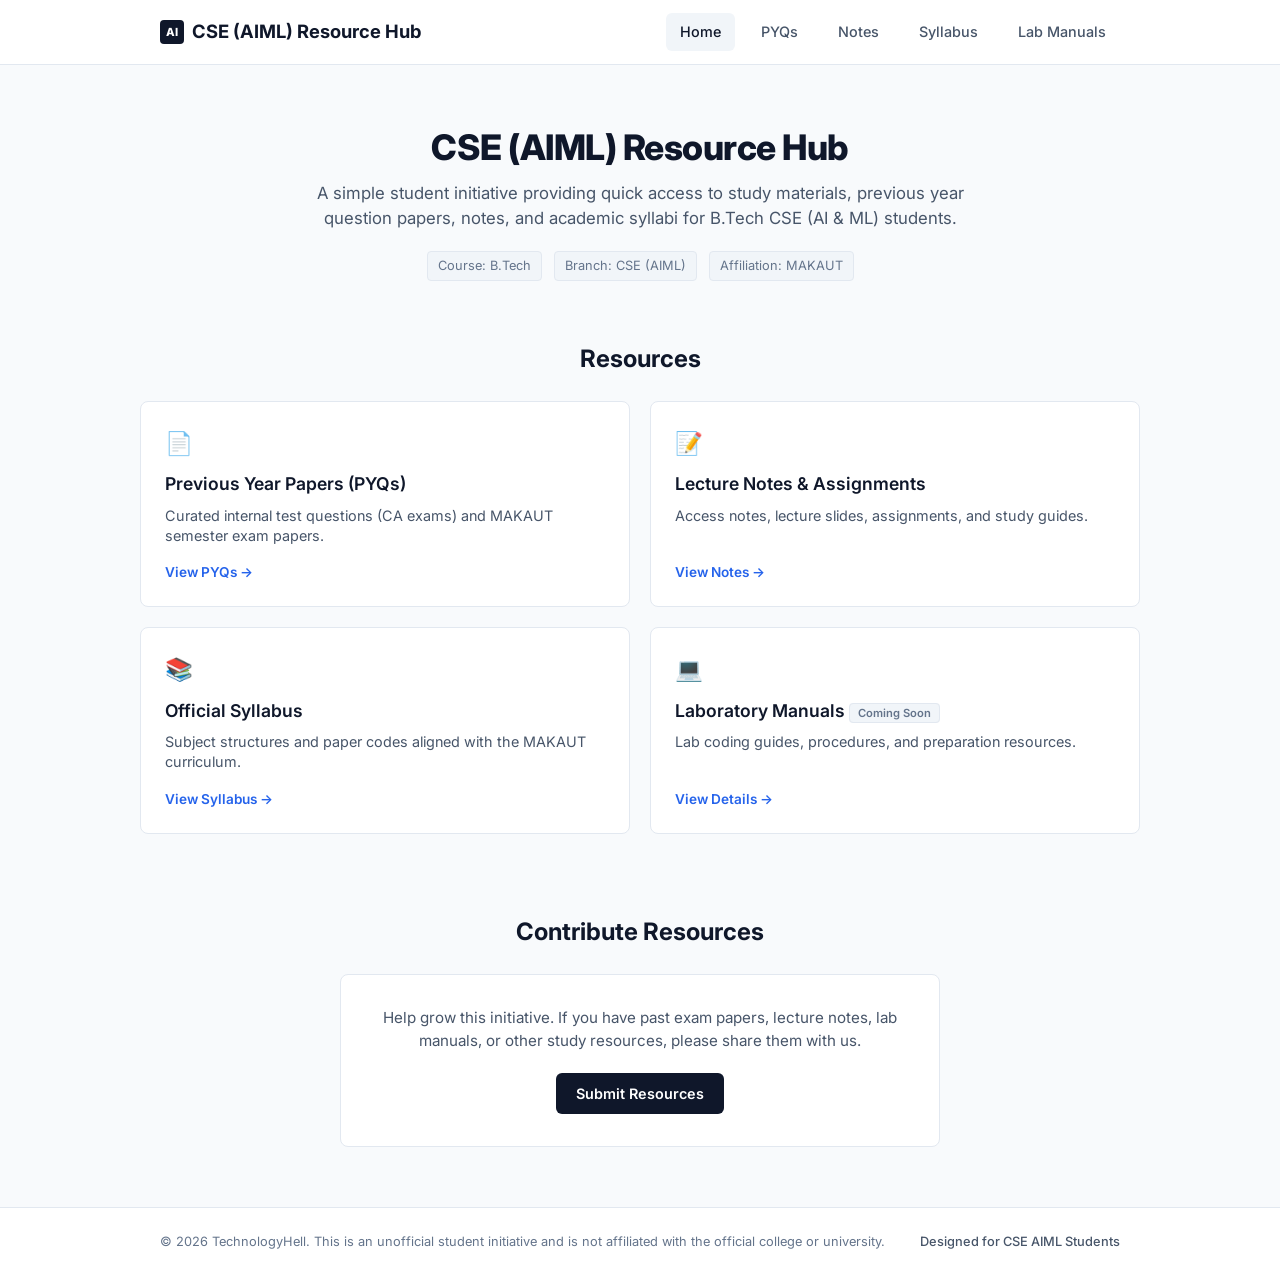
==== index.html @ 667432c4 "Initial Commit" ====
<!DOCTYPE html>
<html lang="en">
<head>
  <meta charset="UTF-8">
  <meta name="viewport" content="width=device-width, initial-scale=1.0">
  <meta name="description" content="CSE (AIML) Resource Hub - Download past questions, lecture notes, and syllabus.">
  <title>CSE (AIML) Resource Hub</title>
  <link rel="stylesheet" href="style.css">
</head>
<body>

  <!-- Navigation Header -->
  <header>
    <div class="container nav-wrapper">
      <a href="index.html" class="logo">
        <div class="logo-icon"></div>
        CSE (AIML) Resource Hub
      </a>
      <nav class="nav-links">
        <a href="index.html" class="nav-btn active">Home</a>
        <a href="pyq.html" class="nav-btn">PYQs</a>
        <a href="notes.html" class="nav-btn">Notes</a>
        <a href="syllabus.html" class="nav-btn">Syllabus</a>
        <a href="lab.html" class="nav-btn">Lab Manuals</a>
      </nav>
    </div>
  </header>

  <!-- Hero Section -->
  <section class="container hero">
    <h1>CSE (AIML) Resource Hub</h1>
    <p>
      A simple student initiative providing quick access to study materials, previous year question papers, notes, and academic syllabi for B.Tech CSE (AI & ML) students.
    </p>
    <div class="institution">
      <div class="inst-tag">Course: B.Tech</div>
      <div class="inst-tag">Branch: CSE (AIML)</div>
      <div class="inst-tag">Affiliation: MAKAUT</div>
    </div>
  </section>

  <!-- Categories Grid -->
  <section class="container categories">
    <h2 class="section-title">Resources</h2>
    <div class="category-grid">
      
      <!-- PYQs Card -->
      <a href="pyq.html" class="cat-card">
        <div class="cat-icon">📄</div>
        <h3>Previous Year Papers (PYQs)</h3>
        <p>Curated internal test questions (CA exams) and MAKAUT semester exam papers.</p>
        <span class="cat-link">View PYQs &rarr;</span>
      </a>

      <!-- Notes Card -->
      <a href="notes.html" class="cat-card">
        <div class="cat-icon">📝</div>
        <h3>Lecture Notes & Assignments</h3>
        <p>Access notes, lecture slides, assignments, and study guides.</p>
        <span class="cat-link">View Notes &rarr;</span>
      </a>

      <!-- Syllabus Card -->
      <a href="syllabus.html" class="cat-card">
        <div class="cat-icon">📚</div>
        <h3>Official Syllabus</h3>
        <p>Subject structures and paper codes aligned with the MAKAUT curriculum.</p>
        <span class="cat-link">View Syllabus &rarr;</span>
      </a>

      <!-- Lab Manuals Card -->
      <a href="lab.html" class="cat-card">
        <div class="cat-icon">💻</div>
        <h3>Laboratory Manuals <span class="coming-soon-badge">Coming Soon</span></h3>
        <p>Lab coding guides, procedures, and preparation resources.</p>
        <span class="cat-link">View Details &rarr;</span>
      </a>

    </div>
  </section>

  <!-- Contribute Section -->
  <section class="container" style="padding: 20px 0 60px 0; text-align: center;">
    <h2 class="section-title">Contribute Resources</h2>
    <div style="background-color: var(--card-bg); border: 1px solid var(--card-border); border-radius: 8px; padding: 32px 24px; max-width: 600px; margin: 0 auto;">
      <p style="color: var(--text-secondary); margin-bottom: 20px; font-size: 0.95rem;">
        Help grow this initiative. If you have past exam papers, lecture notes, lab manuals, or other study resources, please share them with us.
      </p>
      <a href="https://bit.ly/aiml-contributor" class="btn-primary" target="_blank" rel="noopener noreferrer">Submit Resources</a>
    </div>
  </section>

  <!-- Footer -->
  <footer>
    <div class="container footer-wrapper">
      <div class="footer-info">
        &copy; 2026 TechnologyHell. This is an unofficial student initiative and is not affiliated with the official college or university.
      </div>
      <div class="footer-credit">
        Designed for CSE AIML Students
      </div>
    </div>
  </footer>

</body>
</html>
---- style.css ----
@import url('https://fonts.googleapis.com/css2?family=Inter:wght@300;400;500;600;700&display=swap');

/* Minimalist Design Tokens */
:root {
  --bg-primary: #f8fafc;
  --bg-secondary: #ffffff;
  --card-bg: #ffffff;
  --card-border: #e2e8f0;
  --card-hover-border: #cbd5e1;
  --primary: #0f172a; /* Dark slate */
  --accent: #2563eb;  /* Clean classic blue */
  --accent-hover: #1d4ed8;
  --text-primary: #0f172a;
  --text-secondary: #475569;
  --text-muted: #64748b;
  --font-family: 'Inter', sans-serif;
  --transition: all 0.2s ease-in-out;
}

/* Base resets */
* {
  margin: 0;
  padding: 0;
  box-sizing: border-box;
}

body {
  font-family: var(--font-family);
  background-color: var(--bg-primary);
  color: var(--text-primary);
  line-height: 1.5;
  min-height: 100vh;
  display: flex;
  flex-direction: column;
}

/* Layout Container */
.container {
  width: 100%;
  max-width: 1000px;
  margin: 0 auto;
  padding: 0 20px;
}

/* Navigation Header */
header {
  background-color: var(--bg-secondary);
  border-bottom: 1px solid var(--card-border);
  position: sticky;
  top: 0;
  z-index: 100;
}

.nav-wrapper {
  display: flex;
  justify-content: space-between;
  align-items: center;
  height: 64px;
}

.logo {
  display: flex;
  align-items: center;
  gap: 8px;
  text-decoration: none;
  font-weight: 700;
  font-size: 1.15rem;
  color: var(--text-primary);
}

.logo-icon {
  width: 24px;
  height: 24px;
  background-color: var(--primary);
  border-radius: 4px;
  display: flex;
  align-items: center;
  justify-content: center;
}

.logo-icon::before {
  content: "AI";
  color: #ffffff;
  font-weight: 800;
  font-size: 0.7rem;
}

.nav-links {
  display: flex;
  gap: 12px;
}

.nav-btn {
  text-decoration: none;
  color: var(--text-secondary);
  font-weight: 500;
  font-size: 0.9rem;
  padding: 8px 14px;
  border-radius: 6px;
  transition: var(--transition);
}

.nav-btn:hover, .nav-btn.active {
  color: var(--text-primary);
  background-color: #f1f5f9;
}

.btn-home {
  font-size: 0.85rem;
  border: 1px solid var(--card-border);
}

/* Hero Section */
.hero {
  padding: 60px 0 40px 0;
  text-align: center;
}

.hero h1 {
  font-size: 2.2rem;
  font-weight: 800;
  line-height: 1.25;
  color: var(--text-primary);
  margin-bottom: 12px;
  letter-spacing: -0.5px;
}

.hero p {
  color: var(--text-secondary);
  font-size: 1.05rem;
  max-width: 650px;
  margin: 0 auto 20px auto;
}

.institution {
  display: flex;
  justify-content: center;
  align-items: center;
  gap: 12px;
  flex-wrap: wrap;
}

.inst-tag {
  font-size: 0.8rem;
  color: var(--text-muted);
  background-color: #f1f5f9;
  padding: 4px 10px;
  border-radius: 4px;
  border: 1px solid var(--card-border);
}

/* Categories Grid */
.categories {
  padding: 20px 0 60px 0;
}

.section-title {
  font-size: 1.5rem;
  font-weight: 700;
  margin-bottom: 24px;
  text-align: center;
  color: var(--text-primary);
}

.category-grid {
  display: grid;
  grid-template-columns: repeat(2, 1fr);
  gap: 20px;
}

.cat-card {
  background-color: var(--card-bg);
  border: 1px solid var(--card-border);
  border-radius: 8px;
  padding: 24px;
  text-decoration: none;
  color: inherit;
  transition: var(--transition);
  display: flex;
  flex-direction: column;
}

.cat-card:hover {
  border-color: var(--card-hover-border);
  box-shadow: 0 4px 12px rgba(0, 0, 0, 0.03);
}

.cat-icon {
  font-size: 1.4rem;
  margin-bottom: 12px;
}

.cat-card h3 {
  font-size: 1.1rem;
  font-weight: 600;
  margin-bottom: 8px;
  color: var(--text-primary);
}

.cat-card p {
  color: var(--text-secondary);
  font-size: 0.9rem;
  line-height: 1.4;
  margin-bottom: 16px;
}

.cat-link {
  font-size: 0.85rem;
  font-weight: 600;
  color: var(--accent);
  margin-top: auto;
  display: inline-flex;
  align-items: center;
  gap: 4px;
}

.cat-card:hover .cat-link {
  color: var(--accent-hover);
}

.coming-soon-badge {
  background-color: #f1f5f9;
  border: 1px solid var(--card-border);
  color: var(--text-muted);
  padding: 2px 8px;
  border-radius: 4px;
  font-size: 0.7rem;
  font-weight: 600;
}

/* Tabs layout for subpages */
.tabs-container {
  display: flex;
  flex-direction: column;
  gap: 30px;
  margin-top: 10px;
  margin-bottom: 60px;
}

/* Hide Radio Inputs */
.tabs-container input[type="radio"] {
  display: none;
}

/* Scrollable Tabs Nav */
.tabs-nav {
  display: flex;
  gap: 6px;
  overflow-x: auto;
  padding-bottom: 8px;
  border-bottom: 1px solid var(--card-border);
}

.tabs-nav label {
  padding: 8px 16px;
  background-color: #f1f5f9;
  border: 1px solid var(--card-border);
  border-radius: 20px;
  color: var(--text-secondary);
  cursor: pointer;
  font-weight: 500;
  font-size: 0.85rem;
  transition: var(--transition);
  white-space: nowrap;
  user-select: none;
}

.tabs-nav label:hover {
  background-color: #e2e8f0;
  color: var(--text-primary);
}

/* Content Area */
.tabs-content {
  position: relative;
}

.tab-pane {
  display: none;
  grid-template-columns: repeat(2, 1fr);
  gap: 16px;
}

/* Show Content based on Checked Radio Button */
#sem1:checked ~ .tabs-content .pane-sem1,
#sem2:checked ~ .tabs-content .pane-sem2,
#sem3:checked ~ .tabs-content .pane-sem3,
#sem4:checked ~ .tabs-content .pane-sem4,
#sem5:checked ~ .tabs-content .pane-sem5,
#sem6:checked ~ .tabs-content .pane-sem6,
#sem7:checked ~ .tabs-content .pane-sem7,
#sem8:checked ~ .tabs-content .pane-sem8 {
  display: grid;
}

/* Active Label Style */
#sem1:checked ~ .tabs-nav label[for="sem1"],
#sem2:checked ~ .tabs-nav label[for="sem2"],
#sem3:checked ~ .tabs-nav label[for="sem3"],
#sem4:checked ~ .tabs-nav label[for="sem4"],
#sem5:checked ~ .tabs-nav label[for="sem5"],
#sem6:checked ~ .tabs-nav label[for="sem6"],
#sem7:checked ~ .tabs-nav label[for="sem7"],
#sem8:checked ~ .tabs-nav label[for="sem8"] {
  background-color: var(--primary);
  border-color: var(--primary);
  color: #ffffff;
}

/* Subject Card Styles */
.subject-card {
  background-color: var(--card-bg);
  border: 1px solid var(--card-border);
  border-radius: 8px;
  padding: 20px;
  display: flex;
  flex-direction: column;
}

.subject-code {
  font-size: 0.75rem;
  font-weight: 700;
  color: var(--text-muted);
  margin-bottom: 4px;
}

.subject-card h3 {
  font-size: 1rem;
  font-weight: 600;
  margin-bottom: 14px;
  color: var(--text-primary);
}

.card-meta {
  margin-top: auto;
}

.download-link, .syllabus-link {
  display: inline-flex;
  align-items: center;
  justify-content: center;
  text-decoration: none;
  color: var(--text-secondary);
  background-color: #f1f5f9;
  border: 1px solid var(--card-border);
  padding: 8px 12px;
  border-radius: 6px;
  font-size: 0.8rem;
  font-weight: 600;
  transition: var(--transition);
  width: 100%;
}

.download-link:hover, .syllabus-link:hover {
  background-color: var(--primary);
  border-color: var(--primary);
  color: #ffffff;
}

/* Coming Soon Screen */
.coming-soon-wrapper {
  flex: 1;
  display: flex;
  flex-direction: column;
  justify-content: center;
  align-items: center;
  text-align: center;
  padding: 80px 20px;
}

.cs-icon {
  font-size: 2.5rem;
  margin-bottom: 16px;
}

.coming-soon-wrapper h1 {
  font-size: 2rem;
  font-weight: 800;
  margin-bottom: 8px;
  color: var(--text-primary);
}

.coming-soon-wrapper p {
  color: var(--text-secondary);
  font-size: 0.95rem;
  max-width: 450px;
  margin-bottom: 24px;
}

.btn-primary {
  display: inline-flex;
  align-items: center;
  text-decoration: none;
  color: #ffffff;
  background-color: var(--primary);
  padding: 10px 20px;
  border-radius: 6px;
  font-weight: 600;
  font-size: 0.9rem;
  transition: var(--transition);
}

.btn-primary:hover {
  background-color: #334155;
}

/* Footer Section */
footer {
  margin-top: auto;
  border-top: 1px solid var(--card-border);
  padding: 24px 0;
  background-color: var(--bg-secondary);
}

.footer-wrapper {
  display: flex;
  justify-content: space-between;
  align-items: center;
  flex-wrap: wrap;
  gap: 12px;
}

.footer-info {
  font-size: 0.8rem;
  color: var(--text-muted);
}

.footer-credit {
  font-size: 0.8rem;
  color: var(--text-secondary);
  font-weight: 500;
}

/* Responsiveness */
@media (max-width: 768px) {
  .category-grid, .tab-pane {
    grid-template-columns: 1fr;
  }
  
  .nav-wrapper {
    flex-direction: column;
    height: auto;
    padding: 12px 0;
    gap: 8px;
  }
  
  .hero h1 {
    font-size: 1.8rem;
  }
  
  .footer-wrapper {
    flex-direction: column;
    text-align: center;
  }
}
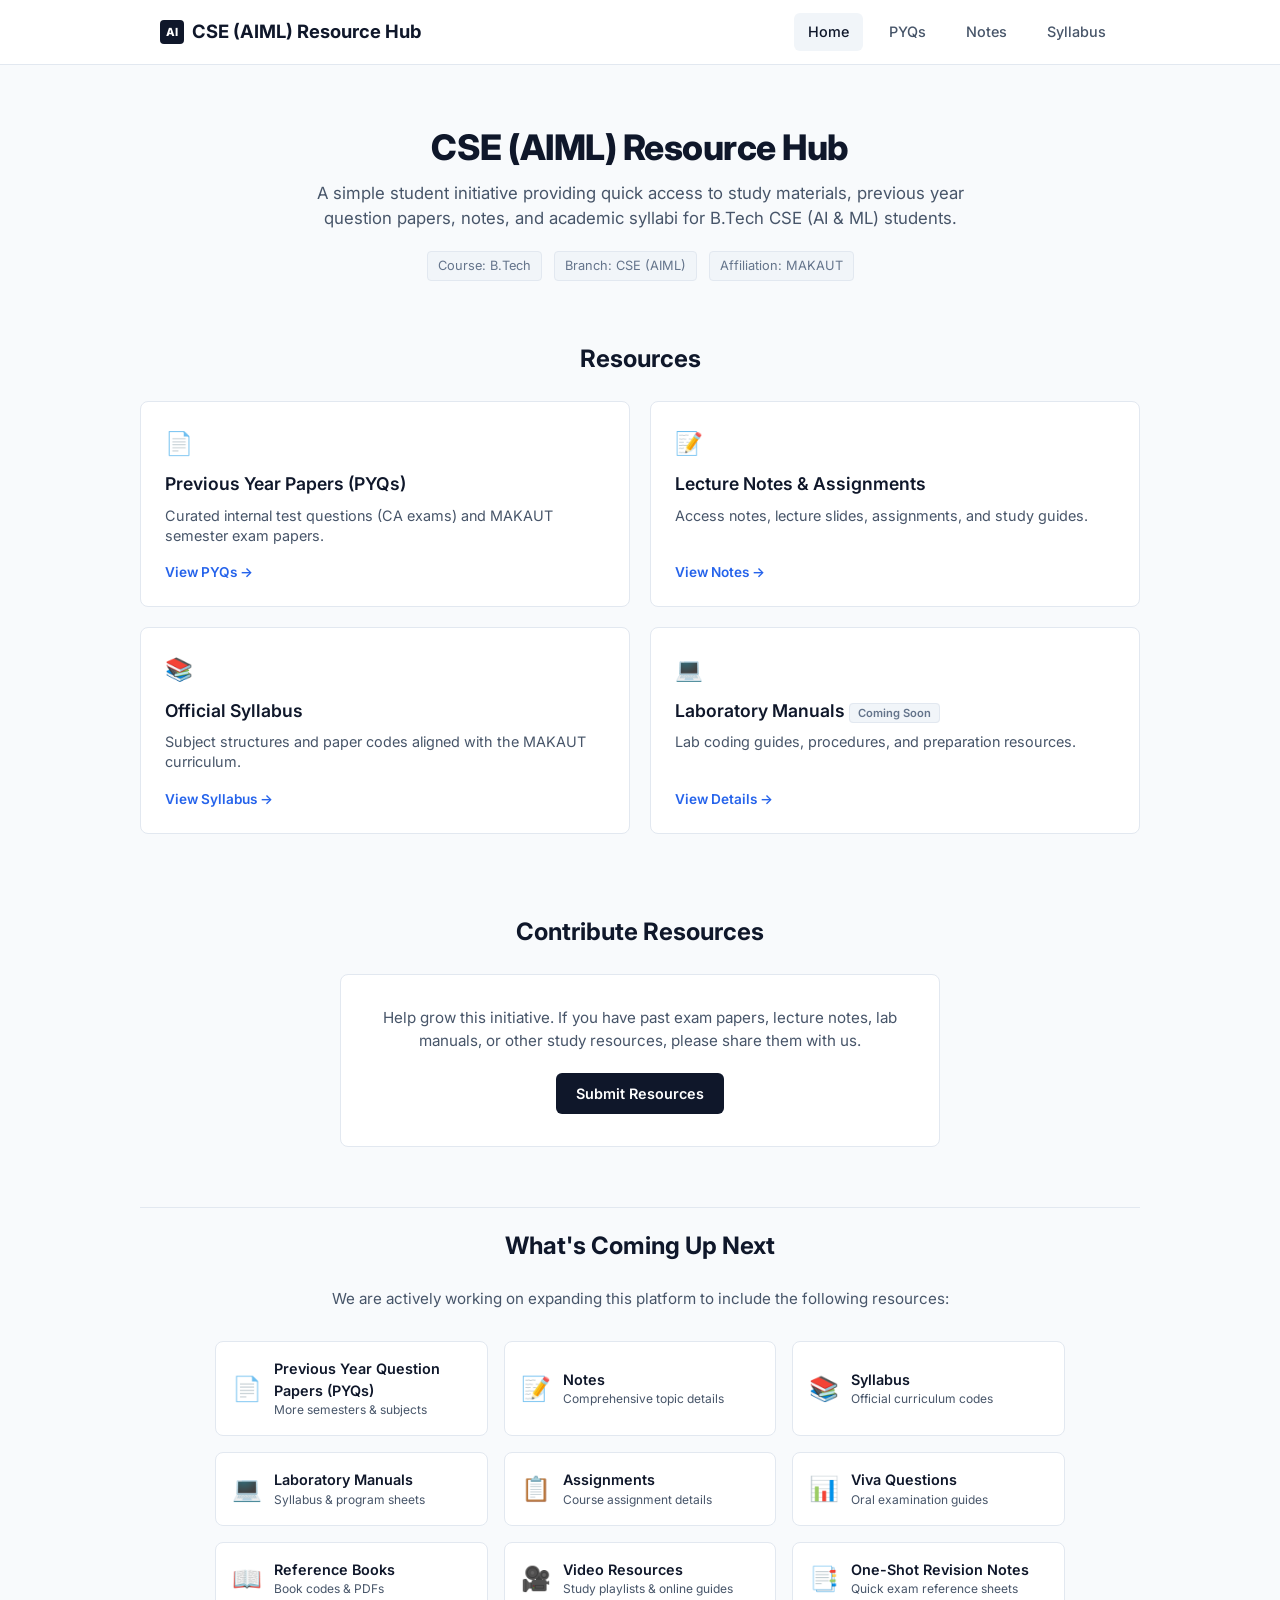
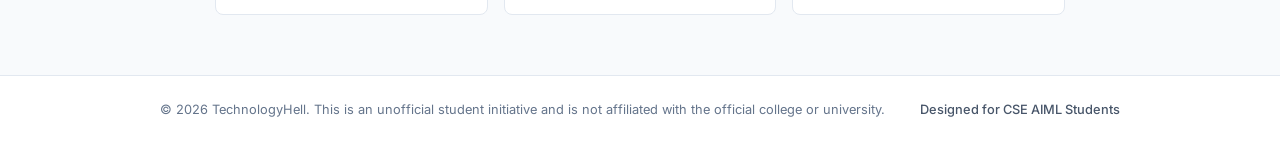
==== commit 8f3bf09c: "Project2" ====
--- a/index.html
+++ b/index.html
@@ -21,7 +21,6 @@
         <a href="pyq.html" class="nav-btn">PYQs</a>
         <a href="notes.html" class="nav-btn">Notes</a>
         <a href="syllabus.html" class="nav-btn">Syllabus</a>
-        <a href="lab.html" class="nav-btn">Lab Manuals</a>
       </nav>
     </div>
   </header>
@@ -86,7 +85,80 @@
       <p style="color: var(--text-secondary); margin-bottom: 20px; font-size: 0.95rem;">
         Help grow this initiative. If you have past exam papers, lecture notes, lab manuals, or other study resources, please share them with us.
       </p>
-      <a href="https://bit.ly/aiml-contributor" class="btn-primary" target="_blank" rel="noopener noreferrer">Submit Resources</a>
+      <a href="https://forms.gle/8r6o4eWozd5eJLxz7" class="btn-primary" target="_blank" rel="noopener noreferrer">Submit Resources</a>
+    </div>
+  </section>
+
+  <!-- What's Coming Up Next Section -->
+  <section class="container" style="padding: 20px 0 60px 0; text-align: center; border-top: 1px solid var(--card-border);">
+    <h2 class="section-title">What's Coming Up Next</h2>
+    <p style="color: var(--text-secondary); margin-bottom: 30px; font-size: 0.95rem;">
+      We are actively working on expanding this platform to include the following resources:
+    </p>
+    <div class="coming-grid">
+      <div class="coming-item">
+        <div class="coming-item-icon">📄</div>
+        <div class="coming-item-content">
+          <span class="coming-item-title">Previous Year Question Papers (PYQs)</span>
+          <span class="coming-item-sub">More semesters & subjects</span>
+        </div>
+      </div>
+      <div class="coming-item">
+        <div class="coming-item-icon">📝</div>
+        <div class="coming-item-content">
+          <span class="coming-item-title">Notes</span>
+          <span class="coming-item-sub">Comprehensive topic details</span>
+        </div>
+      </div>
+      <div class="coming-item">
+        <div class="coming-item-icon">📚</div>
+        <div class="coming-item-content">
+          <span class="coming-item-title">Syllabus</span>
+          <span class="coming-item-sub">Official curriculum codes</span>
+        </div>
+      </div>
+      <div class="coming-item">
+        <div class="coming-item-icon">💻</div>
+        <div class="coming-item-content">
+          <span class="coming-item-title">Laboratory Manuals</span>
+          <span class="coming-item-sub">Syllabus & program sheets</span>
+        </div>
+      </div>
+      <div class="coming-item">
+        <div class="coming-item-icon">📋</div>
+        <div class="coming-item-content">
+          <span class="coming-item-title">Assignments</span>
+          <span class="coming-item-sub">Course assignment details</span>
+        </div>
+      </div>
+      <div class="coming-item">
+        <div class="coming-item-icon">📊</div>
+        <div class="coming-item-content">
+          <span class="coming-item-title">Viva Questions</span>
+          <span class="coming-item-sub">Oral examination guides</span>
+        </div>
+      </div>
+      <div class="coming-item">
+        <div class="coming-item-icon">📖</div>
+        <div class="coming-item-content">
+          <span class="coming-item-title">Reference Books</span>
+          <span class="coming-item-sub">Book codes & PDFs</span>
+        </div>
+      </div>
+      <div class="coming-item">
+        <div class="coming-item-icon">🎥</div>
+        <div class="coming-item-content">
+          <span class="coming-item-title">Video Resources</span>
+          <span class="coming-item-sub">Study playlists & online guides</span>
+        </div>
+      </div>
+      <div class="coming-item">
+        <div class="coming-item-icon">📑</div>
+        <div class="coming-item-content">
+          <span class="coming-item-title">One-Shot Revision Notes</span>
+          <span class="coming-item-sub">Quick exam reference sheets</span>
+        </div>
+      </div>
     </div>
   </section>
 
--- a/style.css
+++ b/style.css
@@ -453,3 +453,120 @@
     text-align: center;
   }
 }
+
+/* What's Coming Up Next Grid */
+.coming-grid {
+  display: grid;
+  grid-template-columns: repeat(3, 1fr);
+  gap: 16px;
+  max-width: 850px;
+  margin: 0 auto;
+  text-align: left;
+}
+
+.coming-item {
+  background-color: var(--card-bg);
+  border: 1px solid var(--card-border);
+  border-radius: 8px;
+  padding: 16px;
+  display: flex;
+  align-items: center;
+  gap: 12px;
+}
+
+.coming-item-icon {
+  font-size: 1.5rem;
+}
+
+.coming-item-content {
+  display: flex;
+  flex-direction: column;
+}
+
+.coming-item-title {
+  font-size: 0.9rem;
+  font-weight: 600;
+  color: var(--text-primary);
+}
+
+.coming-item-sub {
+  font-size: 0.75rem;
+  color: var(--text-secondary);
+}
+
+@media (max-width: 768px) {
+  .coming-grid {
+    grid-template-columns: repeat(2, 1fr);
+  }
+}
+
+@media (max-width: 500px) {
+  .coming-grid {
+    grid-template-columns: 1fr;
+  }
+}
+
+/* CSS-Only Modal */
+.modal {
+  display: none;
+  position: fixed;
+  top: 0;
+  left: 0;
+  width: 100%;
+  height: 100%;
+  background: rgba(15, 23, 42, 0.6);
+  backdrop-filter: blur(4px);
+  -webkit-backdrop-filter: blur(4px);
+  z-index: 1000;
+  align-items: center;
+  justify-content: center;
+}
+
+.modal:target {
+  display: flex;
+}
+
+.modal-content {
+  background: var(--bg-secondary);
+  border: 1px solid var(--card-border);
+  box-shadow: 0 10px 25px -5px rgba(0, 0, 0, 0.1);
+  padding: 32px 24px;
+  border-radius: 12px;
+  position: relative;
+  max-width: 420px;
+  width: 90%;
+  text-align: center;
+}
+
+.modal-content h3 {
+  font-size: 1.15rem;
+  font-weight: 700;
+  margin-bottom: 8px;
+  color: var(--text-primary);
+}
+
+.modal-content p {
+  color: var(--text-secondary);
+  font-size: 0.9rem;
+  margin-bottom: 24px;
+  line-height: 1.5;
+}
+
+.modal-btn-close {
+  display: inline-flex;
+  align-items: center;
+  justify-content: center;
+  text-decoration: none;
+  color: #ffffff;
+  background-color: var(--primary);
+  padding: 8px 18px;
+  border-radius: 6px;
+  font-weight: 600;
+  font-size: 0.85rem;
+  transition: var(--transition);
+}
+
+.modal-btn-close:hover {
+  background-color: #334155;
+}
+
